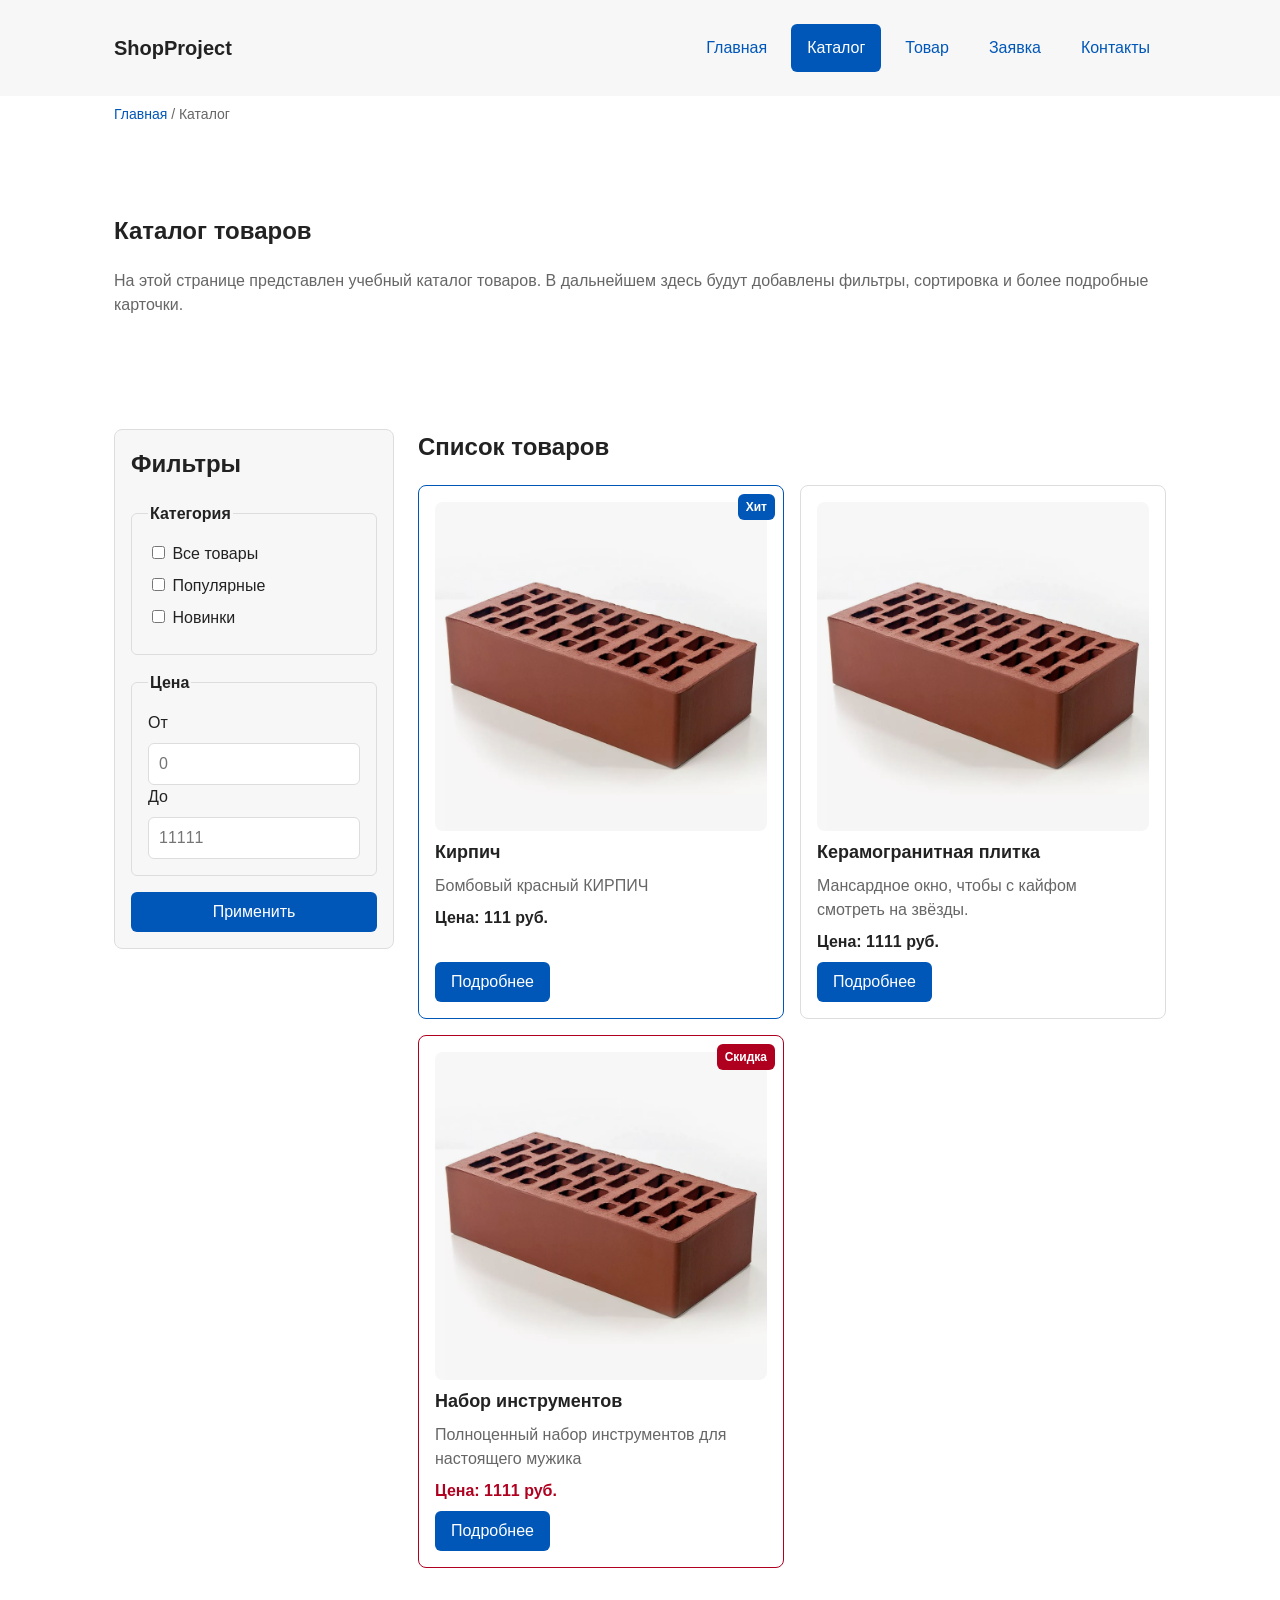
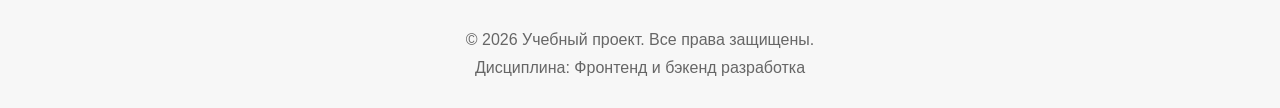
==== catalog.html @ 9baa1205 "Перенос основы магазина из КР №3" ====
<!DOCTYPE html>
<html lang="ru">
<head>
  <meta charset="UTF-8">
  <meta name="viewport" content="width=device-width, initial-scale=1.0">
  <meta name="description" content="Каталог товаров учебного интернет-магазина.">
  <title>Каталог товаров — Учебный интернет-магазин</title>
  <link rel="stylesheet" href="css/style.css">
  <link rel="stylesheet" href="css/responsive.css">
</head>
<body>
  <a class="skip-link" href="#main">Перейти к основному содержимому</a>

  <header class="site-header">
    <div class="site-header__inner">
      <a class="site-header__logo" href="index.html">ShopProject</a>
      <nav class="site-nav" aria-label="Основная навигация">
        <ul class="site-nav__list">
          <li class="site-nav__item"><a class="site-nav__link" href="index.html">Главная</a></li>
          <li class="site-nav__item"><a class="site-nav__link site-nav__link--active" href="catalog.html">Каталог</a></li>
          <li class="site-nav__item"><a class="site-nav__link" href="product.html">Товар</a></li>
          <li class="site-nav__item"><a class="site-nav__link" href="order.html">Заявка</a></li>
          <li class="site-nav__item"><a class="site-nav__link" href="contacts.html">Контакты</a></li>
        </ul>
      </nav>
    </div>
  </header>

  <main id="main" class="main">
    <nav class="breadcrumbs" aria-label="Хлебные крошки">
      <a class="breadcrumbs__link" href="index.html">Главная</a>
      <span class="breadcrumbs__current">Каталог</span>
    </nav>

    <section class="section">
      <h1 class="section__title">Каталог товаров</h1>
      <p class="section__text">
        На этой странице представлен учебный каталог товаров.
        В дальнейшем здесь будут добавлены фильтры, сортировка и более
        подробные карточки.
      </p>
    </section>

    <section class="catalog-layout">
      <aside class="catalog-filters">
        <h2 class="catalog-filters__title">Фильтры</h2>

        <form class="filters-form" action="#" method="get">
          <fieldset class="filters-form__group">
            <legend class="filters-form__legend">Категория</legend>

            <label class="filters-form__label">
              <input type="checkbox" name="category" value="all"> Все товары
            </label>
            <label class="filters-form__label">
              <input type="checkbox" name="category" value="popular"> Популярные
            </label>
            <label class="filters-form__label">
              <input type="checkbox" name="category" value="new"> Новинки
            </label>
          </fieldset>

          <fieldset class="filters-form__group">
            <legend class="filters-form__legend">Цена</legend>
            <label class="filters-form__label" for="price-from">От</label>
            <input class="filters-form__input" id="price-from" name="price-from" type="number" min="0" placeholder="0">
            <label class="filters-form__label" for="price-to">До</label>
            <input class="filters-form__input" id="price-to" name="price-to" type="number" min="0" placeholder="11111">
          </fieldset>

          <button class="button button--primary" type="submit">Применить</button>
        </form>
      </aside>

      <section class="catalog-products">
        <h2 class="section__title">Список товаров</h2>

        <div class="products-grid">
          <article class="product-card product-card--featured">
            <span class="product-card__badge">Хит</span>
            <img src="img/tovar1.png" srcset="img/tovar1.png 480w,
          img/tovar1.png 640w,
          img/tovar1.png 960w" sizes="(max-width: 639px) 100vw,
         (max-width: 1023px) 50vw,
         33vw" alt="Товар 1" width="640" height="480" loading="lazy" class="product-card__image">
            <h3 class="product-card__title">Кирпич</h3>
            <p class="product-card__description">Бомбовый красный КИРПИЧ</p>
            <p class="product-card__price">Цена: 111 руб.</p>
            <a class="button button--primary product-card__button" href="product.html">Подробнее</a>
          </article>

          <article class="product-card">
            <img src="img/tovar2.png" srcset="img/tovar1.png 480w,
          img/tovar2.png 640w,
          img/tovar2.png 960w" sizes="(max-width: 639px) 100vw,
         (max-width: 1023px) 50vw,
         33vw" alt="Товар 2" width="640" height="480" loading="lazy" class="product-card__image">
            <h3 class="product-card__title">Керамогранитная плитка</h3>
            <p class="product-card__description">Мансардное окно, чтобы с кайфом смотреть на звёзды.</p>
            <p class="product-card__price">Цена: 1111 руб.</p>
            <a class="button button--primary product-card__button" href="product.html">Подробнее</a>
          </article>

          <article class="product-card product-card--discount">
            <span class="product-card__badge product-card__badge--sale">Скидка</span>
            <img src="img/tovar3.jpg" srcset="img/tovar1.png 480w,
          img/tovar3.jpg 640w,
          img/tovar3.jpg 960w" sizes="(max-width: 639px) 100vw,
         (max-width: 1023px) 50vw,
         33vw" alt="Товар 3" width="640" height="480" loading="lazy" class="product-card__image">
            <h3 class="product-card__title">Набор инструментов</h3>
            <p class="product-card__description">Полноценный набор инструментов для настоящего мужика</p>
            <p class="product-card__price">Цена: 1111 руб.</p>
            <a class="button button--primary product-card__button" href="product.html">Подробнее</a>
          </article>
        </div>
      </section>
    </section>
  </main>

  <footer class="site-footer">
    <p class="site-footer__text">&copy; 2026 Учебный проект. Все права защищены.</p>
    <p class="site-footer__text">Дисциплина: Фронтенд и бэкенд разработка</p>
  </footer>

  <button class="to-top" id="to-top" type="button" aria-label="Наверх">↑</button>

</body>
</html>
---- css/style.css ----
/* =========================================================
   1. Переменные проекта
   ========================================================= */
:root {
  --color-bg: #ffffff;
  --color-text: #222222;
  --color-muted: #666666;
  --color-primary: #0057b8;
  --color-primary-dark: #003f86;
  --color-border: #dddddd;
  --color-surface: #f7f7f7;
  --color-surface-accent: #eef5ff;
  --color-danger: #b00020;
  --color-success: #168a2f;
  --color-success-bg: #eefaf0;
  --color-white: #ffffff;

  --space-xs: 4px;
  --space-sm: 8px;
  --space-md: 16px;
  --space-lg: 24px;
  --space-xl: 32px;

  --radius-sm: 6px;
  --radius-md: 8px;
  --radius-lg: 12px;

  --container-width: 1100px;
}

/* =========================================================
   2. Базовые стили
   ========================================================= */
*,
*::before,
*::after {
  box-sizing: border-box;
}

html {
  scroll-behavior: smooth;
}

body {
  margin: 0;
  font-family: Arial, sans-serif;
  line-height: 1.5;
  color: var(--color-text);
  background-color: var(--color-bg);
}

a {
  color: var(--color-primary);
  text-decoration: none;
}

a:hover {
  color: var(--color-primary-dark);
}

a:focus-visible,
button:focus-visible,
input:focus-visible,
select:focus-visible,
textarea:focus-visible {
  outline: 2px solid var(--color-primary);
  outline-offset: 3px;
}

/* =========================================================
   3. Шапка сайта (sticky)
   ========================================================= */
.site-header {
  position: sticky;
  top: 0;
  z-index: 50;
  background-color: var(--color-surface);
}

.site-header__inner {
  max-width: var(--container-width);
  margin: 0 auto;
  padding: var(--space-lg);
  display: flex;
  flex-wrap: wrap;
  justify-content: space-between;
  align-items: center;
  gap: var(--space-md);
}

.site-header__logo {
  font-weight: 700;
  font-size: 20px;
  color: var(--color-text);
  text-decoration: none;
}

/* =========================================================
   4. Навигация
   ========================================================= */
.site-nav__list {
  display: flex;
  flex-wrap: wrap;
  align-items: center;
  gap: var(--space-sm);
  padding: 0;
  margin: 0;
  list-style: none;
}

.site-nav__item {
  display: inline-block;
}

.site-nav__link {
  display: inline-block;
  padding: var(--space-sm) var(--space-md);
  color: var(--color-primary);
  text-decoration: none;
  border-radius: var(--radius-sm);
  transition: background-color 0.2s ease, color 0.2s ease;
}

.site-nav__link:hover {
  color: var(--color-white);
  background-color: var(--color-primary);
}

.site-nav__link--active {
  color: var(--color-white);
  background-color: var(--color-primary);
}

/* =========================================================
   5. Универсальные блоки
   ========================================================= */
.section {
  max-width: var(--container-width);
  margin: 0 auto var(--space-xl);
  padding: 0 var(--space-lg);
}

.section__title {
  margin-top: 0;
  font-size: 24px;
}

.section__text {
  color: var(--color-muted);
}

.hero {
  max-width: var(--container-width);
  margin: 0 auto var(--space-xl);
  padding: var(--space-xl) var(--space-lg);
  background-color: var(--color-surface-accent);
  border-radius: var(--radius-lg);
}

.hero__title {
  margin-top: 0;
}

.hero__text {
  color: var(--color-muted);
}

.aside-info {
  max-width: var(--container-width);
  margin: 0 auto var(--space-xl);
  padding: var(--space-md);
  border-left: 4px solid var(--color-primary);
  background-color: var(--color-surface);
  border-radius: var(--radius-sm);
}

.aside-info__title {
  margin-top: 0;
}

.aside-info__text {
  color: var(--color-muted);
  margin-bottom: 0;
}

.advantages-list {
  padding-left: var(--space-lg);
}

.advantages-list__item {
  margin-bottom: var(--space-xs);
}

/* =========================================================
   6. Сетка товаров
   ========================================================= */
.products-grid {
  display: grid;
  grid-template-columns: repeat(3, 1fr);
  gap: var(--space-lg);
}

/* =========================================================
   7. Карточка товара
   ========================================================= */
.product-card {
  position: relative;
  display: flex;
  flex-direction: column;
  gap: var(--space-sm);
  padding: var(--space-md);
  border: 1px solid var(--color-border);
  border-radius: var(--radius-md);
  background-color: var(--color-bg);
  transition: border-color 0.2s ease;
}

.product-card:hover {
  border-color: var(--color-primary);
}

.product-card--featured {
  border-color: var(--color-primary);
}

.product-card--discount {
  border-color: var(--color-danger);
}

.product-card__image {
  width: 100%;
  height: 200px;
  object-fit: cover;
  border-radius: var(--radius-sm);
  display: block;
}

.product-card__title {
  margin: 0;
  color: var(--color-text);
  font-size: 18px;
}

.product-card__description {
  margin: 0;
  color: var(--color-muted);
}

.product-card__price {
  margin: 0;
  font-weight: 700;
}

.product-card--discount .product-card__price {
  color: var(--color-danger);
}

.product-card__button {
  margin-top: auto;
  align-self: flex-start;
}

.product-card__badge {
  position: absolute;
  top: var(--space-sm);
  right: var(--space-sm);
  z-index: 2;
  padding: 4px 8px;
  font-size: 12px;
  font-weight: 700;
  color: var(--color-white);
  background-color: var(--color-primary);
  border-radius: var(--radius-sm);
}

.product-card__badge--sale {
  background-color: var(--color-danger);
}

/* =========================================================
   8. Хлебные крошки
   ========================================================= */
.breadcrumbs {
  max-width: var(--container-width);
  margin: 0 auto var(--space-md);
  padding: var(--space-sm) var(--space-lg);
  font-size: 14px;
  color: var(--color-muted);
}

.breadcrumbs__link {
  color: var(--color-primary);
}

.breadcrumbs__current::before {
  content: " / ";
  color: var(--color-muted);
}

/* =========================================================
   9. Кнопки
   ========================================================= */
.button {
  display: inline-block;
  padding: var(--space-sm) var(--space-md);
  font: inherit;
  color: var(--color-white);
  background-color: var(--color-primary);
  border: none;
  border-radius: var(--radius-sm);
  text-decoration: none;
  cursor: pointer;
  transition: background-color 0.2s ease, color 0.2s ease;
}

.button--primary {
  color: var(--color-white);
  background-color: var(--color-primary);
}

.button--primary:hover {
  background-color: var(--color-primary-dark);
}

.button--secondary {
  color: var(--color-primary);
  background-color: transparent;
  border: 1px solid var(--color-primary);
}

.button--secondary:hover {
  color: var(--color-white);
  background-color: var(--color-primary);
}

.button:disabled,
.button--disabled {
  opacity: 0.6;
  cursor: not-allowed;
}

/* =========================================================
   10. Форма заявки
   ========================================================= */
.order-form {
  display: block;
}

.order-form--page {
  max-width: 600px;
}

.order-form__field {
  margin-bottom: var(--space-md);
}

.order-form__field--checkbox {
  margin-bottom: var(--space-md);
}

.order-form__label {
  display: block;
  margin-bottom: var(--space-xs);
  font-weight: 600;
}

.order-form__label--checkbox {
  display: flex;
  align-items: center;
  gap: var(--space-sm);
  font-weight: 400;
}

.order-form__input,
.order-form__select,
.order-form__textarea {
  width: 100%;
  padding: 10px 12px;
  font: inherit;
  color: var(--color-text);
  background-color: var(--color-bg);
  border: 1px solid var(--color-border);
  border-radius: var(--radius-sm);
}

.order-form__input:hover,
.order-form__select:hover,
.order-form__textarea:hover {
  border-color: var(--color-primary);
}

.order-form__checkbox {
  width: auto;
  margin: 0;
}

.order-form__hint {
  display: block;
  margin-top: var(--space-xs);
  color: var(--color-muted);
  font-size: 12px;
}

.order-form__actions {
  display: flex;
  gap: var(--space-md);
  margin-top: var(--space-lg);
}

[aria-invalid="true"] {
  border-color: var(--color-danger);
}

/* =========================================================
   11. Модальное окно
   ========================================================= */
.order-dialog {
  position: relative;
  z-index: 200;
  width: min(100% - 32px, 560px);
  padding: var(--space-lg);
  border: none;
  border-radius: var(--radius-lg);
  background-color: var(--color-bg);
}

.order-dialog::backdrop {
  background-color: rgba(0, 0, 0, 0.5);
}

.order-dialog__title {
  margin-top: 0;
}

/* =========================================================
   12. Сообщение об успехе
   ========================================================= */
.success-message {
  max-width: var(--container-width);
  margin: var(--space-lg) auto;
  padding: var(--space-md);
  border-left: 4px solid var(--color-success);
  background-color: var(--color-success-bg);
}

/* =========================================================
   13. Каталог
   ========================================================= */
.catalog-layout {
  max-width: var(--container-width);
  margin: 0 auto var(--space-xl);
  padding: 0 var(--space-lg);
  display: grid;
  grid-template-columns: 260px 1fr;
  grid-template-areas: "filters products";
  gap: var(--space-lg);
}

.catalog-filters {
  grid-area: filters;
  align-self: start;
  position: sticky;
  top: 100px;
  z-index: 10;
  padding: var(--space-md);
  border: 1px solid var(--color-border);
  border-radius: var(--radius-md);
  background-color: var(--color-surface);
}

.catalog-filters__title {
  margin-top: 0;
}

.catalog-products {
  grid-area: products;
}

.filters-form {
  display: grid;
  gap: var(--space-md);
}

.filters-form__group {
  margin: 0;
  padding: var(--space-md);
  border: 1px solid var(--color-border);
  border-radius: var(--radius-sm);
}

.filters-form__legend {
  font-weight: 700;
}

.filters-form__label {
  display: block;
  margin-bottom: var(--space-sm);
}

.filters-form__input {
  width: 100%;
  padding: 8px 10px;
  font: inherit;
  border: 1px solid var(--color-border);
  border-radius: var(--radius-sm);
}

/* =========================================================
   14. Таблица характеристик
   ========================================================= */
.product-table {
  width: 100%;
  border-collapse: collapse;
  margin-top: var(--space-md);
  background-color: var(--color-bg);
}

.product-table__caption {
  caption-side: top;
  text-align: left;
  font-weight: 700;
  margin-bottom: var(--space-sm);
  color: var(--color-muted);
}

.product-table__th,
.product-table__td {
  padding: var(--space-sm) var(--space-md);
  border: 1px solid var(--color-border);
  text-align: left;
}

.product-table__th {
  background-color: var(--color-surface);
  font-weight: 700;
}

.product-table__row:nth-child(even) {
  background-color: var(--color-surface);
}

/* =========================================================
   15. Страница товара
   ========================================================= */
.product-detail {
  max-width: var(--container-width);
  margin: 0 auto var(--space-xl);
  padding: 0 var(--space-lg);
  display: grid;
  grid-template-columns: 1fr 1fr;
  gap: var(--space-xl);
  align-items: start;
}

.product-detail__media {
  position: relative;
}

.product-detail__image {
  width: 100%;
  height: auto;
  border-radius: var(--radius-md);
  display: block;
}

.product-detail__title {
  margin-top: 0;
}

.product-detail__description {
  color: var(--color-muted);
}

.product-detail__price {
  font-size: 22px;
  font-weight: 700;
}

.product-detail__actions {
  display: flex;
  gap: var(--space-md);
  margin-top: var(--space-lg);
}

/* =========================================================
   16. Контакты
   ========================================================= */
.contacts-list {
  padding-left: var(--space-lg);
}

.contacts-list__item {
  margin-bottom: var(--space-xs);
}

/* =========================================================
   17. Подвал
   ========================================================= */
.site-footer {
  padding: var(--space-lg);
  background-color: var(--color-surface);
  text-align: center;
}

.site-footer__text {
  margin: var(--space-xs) 0;
  color: var(--color-muted);
}

/* =========================================================
   18. Кнопка «Наверх» (fixed)
   ========================================================= */
.to-top {
  position: fixed;
  right: var(--space-lg);
  bottom: var(--space-lg);
  z-index: 150;
  width: 44px;
  height: 44px;
  padding: 0;
  font-size: 20px;
  line-height: 1;
  color: var(--color-white);
  background-color: var(--color-primary);
  border: none;
  border-radius: 50%;
  cursor: pointer;
  box-shadow: 0 2px 8px rgba(0, 0, 0, 0.2);
  display: none;
}

.to-top:hover {
  background-color: var(--color-primary-dark);
}

.to-top--visible {
  display: block;
}

/* =========================================================
   19. Якорные ссылки
   ========================================================= */
:target {
  outline: 2px dashed var(--color-primary);
  outline-offset: 4px;
}

/* =========================================================
   20. Адаптив
   ========================================================= */
@media (max-width: 900px) {
  .products-grid {
    grid-template-columns: repeat(2, 1fr);
  }

  .catalog-layout {
    grid-template-columns: 1fr;
    grid-template-areas: "filters" "products";
  }

  .catalog-filters {
    position: static;
  }

  .product-detail {
    grid-template-columns: 1fr;
  }
}

@media (max-width: 600px) {
  .products-grid {
    grid-template-columns: 1fr;
  }

  .site-header__inner {
    flex-direction: column;
    align-items: flex-start;
  }
}
---- css/responsive.css ----
/*
  Адаптивные стили для контрольной работы №3.
  Подход: Mobile First.
  Базовые стили рассчитаны на мобильный экран.
  Расширения добавляются через min-width медиазапросы.
*/

*, 
*::before, 
*::after {
  box-sizing: border-box;
}

html {
  scroll-behavior: smooth;
}

img, 
video {
  max-width: 100%;
  height: auto;
}

body {
  overflow-x: hidden;
}

.container,
.main,
.section {
  width: min(100% - 32px, 1200px);
  margin-inline: auto;
}

.section {
  padding-block: clamp(24px, 5vw, 64px);
}

.site-nav__list {
  display: flex;
  flex-direction: column;
  gap: var(--space-sm, 8px);
  padding: 0;
  margin: 0;
  list-style: none;
}

.site-nav__link {
  display: block;
  padding: 12px 16px;
}

.site-header {
  position: static;
}

@media (min-width: 768px) {
  .site-nav__list {
    flex-direction: row;
    flex-wrap: wrap;
    align-items: center;
  }
}

@media (min-width: 768px) {
  .site-header {
    position: sticky;
    top: 0;
    z-index: 100;
  }
}

/*
.products-grid {
  display: grid;
  grid-template-columns: 1fr;
  gap: var(--space-md, 16px);
}
*/

/* Универсальная умная сетка для всех страниц */
.products-grid {
  display: grid;
  grid-template-columns: repeat(auto-fill, minmax(260px, 1fr));
  gap: var(--space-md, 16px);
  width: 100%;
}

.product-card {
  min-width: 0;
}

.product-card__title,
.product-card__description {
  overflow-wrap: anywhere;
}

@media (min-width: 640px) {
  .products-grid {
    grid-template-columns: repeat(2, minmax(0, 1fr));
  }
}

@media (min-width: 1024px) {
  .products-grid {
    grid-template-columns: repeat(3, minmax(0, 1fr));
  }
}

@media (min-width: 1280px) {
  .products-grid {
    grid-template-columns: repeat(4, minmax(0, 1fr));
  }
}

.hero {
  display: grid;
  gap: var(--space-lg, 24px);
  align-items: center;
}

.hero__content {
  display: grid;
  gap: var(--space-md, 16px);
}

.hero__title {
  font-size: clamp(28px, 7vw, 56px);
  line-height: 1.1;
}

.hero__image {
  width: 100%;
  max-width: 520px;
  margin-inline: auto;
}

/*
@media (min-width: 900px) {
  .hero {
    grid-template-columns: minmax(0, 1fr) minmax(320px, 520px);
  }
}
*/

.catalog-layout {
  display: grid;
  gap: var(--space-lg, 24px);
}

.catalog-filters {
  order: -1;
}

@media (min-width: 1024px) {
  .catalog-layout {
    grid-template-columns: 280px minmax(0, 1fr);
    align-items: start;
  }

  .catalog-filters {
    position: sticky;
    top: 88px;
    order: initial;
  }
}

.product-card__image {
  display: block;
  width: 100%;
  height: auto; 
  object-fit: cover; 
  border-radius: var(--radius-md, 8px);
}

/*
.product-card__image {
  display: block;
  width: 100%;
  aspect-ratio: 4 / 3;
  object-fit: cover;
  border-radius: var(--radius-md, 8px);
}
*/

.order-form {
  display: grid;
  gap: var(--space-md, 16px);
}

.order-form__field {
  display: grid;
  gap: var(--space-xs, 8px);
}

.order-form__input,
.order-form__textarea,
.order-form__select {
  width: 100%;
  min-height: 44px;
  padding: 10px 12px;
  font: inherit;
}

.order-form__textarea {
  min-height: 120px;
  resize: vertical;
}

@media (min-width: 768px) {
  .order-form {
    grid-template-columns: repeat(2, minmax(0, 1fr));
  }

  .order-form__field:has(.order-form__textarea),
  .order-form__field--checkbox,
  .order-form__actions {
    grid-column: 1 / -1;
  }
}

.table-wrapper {
  width: 100%;
  overflow-x: auto;
  -webkit-overflow-scrolling: touch;
}

.product-table {
  width: 100%;
  min-width: 640px;
  border-collapse: collapse;
}

.product-table th,
.product-table td {
  padding: 12px;
  border: 1px solid var(--color-border, #ddd);
  text-align: left;
}

.order-dialog {
  width: min(100% - 32px, 560px);
  max-height: calc(100vh - 32px);
  overflow: auto;
}

.order-dialog::backdrop {
  background: rgb(0 0 0 / 0.5);
}

.back-to-top {
  position: fixed;
  right: 16px;
  bottom: 16px;
  z-index: 90;
}

@media (min-width: 768px) {
  .back-to-top {
    right: 32px;
    bottom: 32px;
  }
}

/* Делаем кнопку в Hero-блоке компактной */
.hero .button {
  justify-self: start; 
  width: auto;         
  display: inline-block; 
  padding: 12px 24px;  
}

/* Растягиваем секцию с товарами на всю ширину */
#popular {
  width: 100%;
}

/* Убеждаемся, что сетка занимает всё доступное место */
.products-grid {
  width: 100%;
  /* На широких экранах оставляем 3 колонки, чтобы они были крупными */
  grid-template-columns: repeat(auto-fit, minmax(280px, 1fr)); 
}

.skip-link {
  position: absolute;
  left: 16px;
  top: -100px;
  z-index: 1000;
  padding: 8px 12px;
  color: #ffffff;
  background-color: #111111;
  border-radius: 6px;
  text-decoration: none;
}

.skip-link:focus,
.skip-link:focus-visible {
  top: 16px;
}

:focus-visible {
  outline: 3px solid var(--color-primary, #0057b8);
  outline-offset: 3px;
}

.site-nav__link:focus-visible,
.button:focus-visible,
.order-form__input:focus-visible,
.order-form__textarea:focus-visible,
.order-form__select:focus-visible {
  outline: 3px solid var(--color-primary, #0057b8);
  outline-offset: 3px;
}
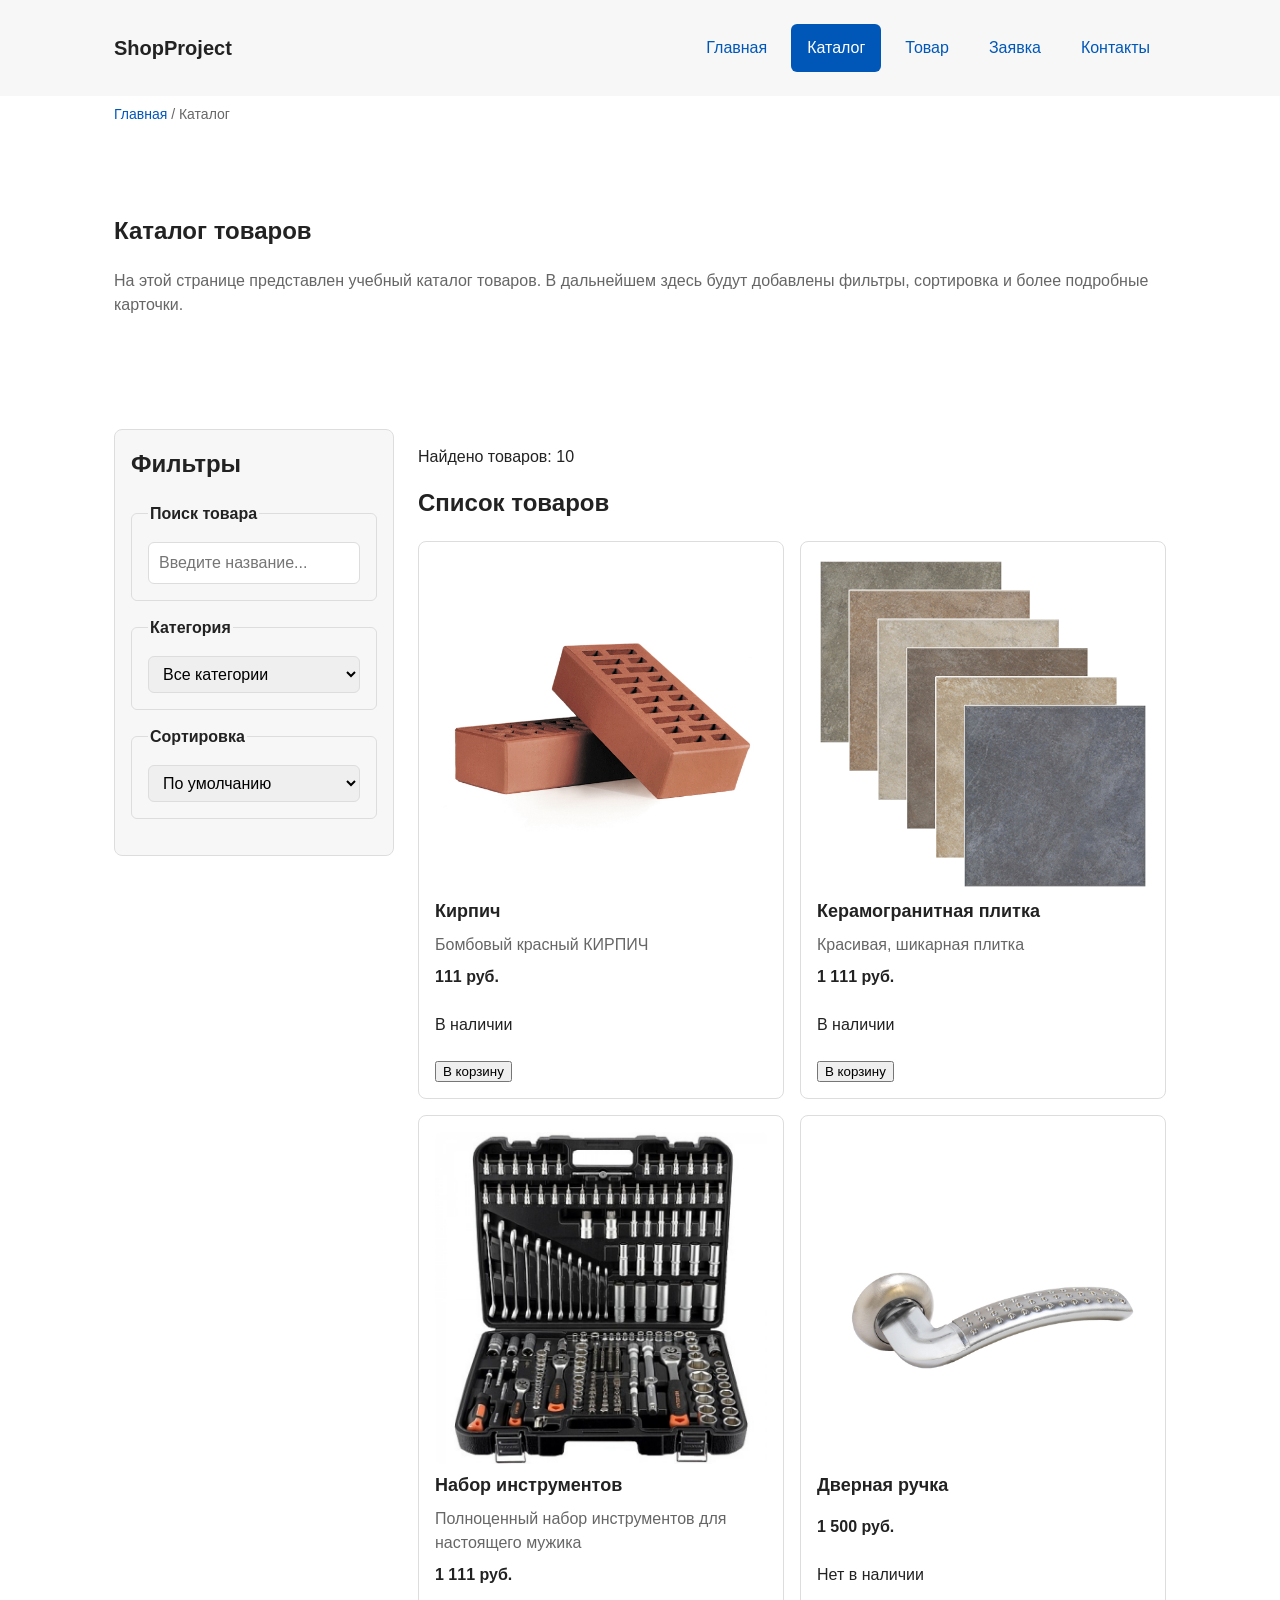
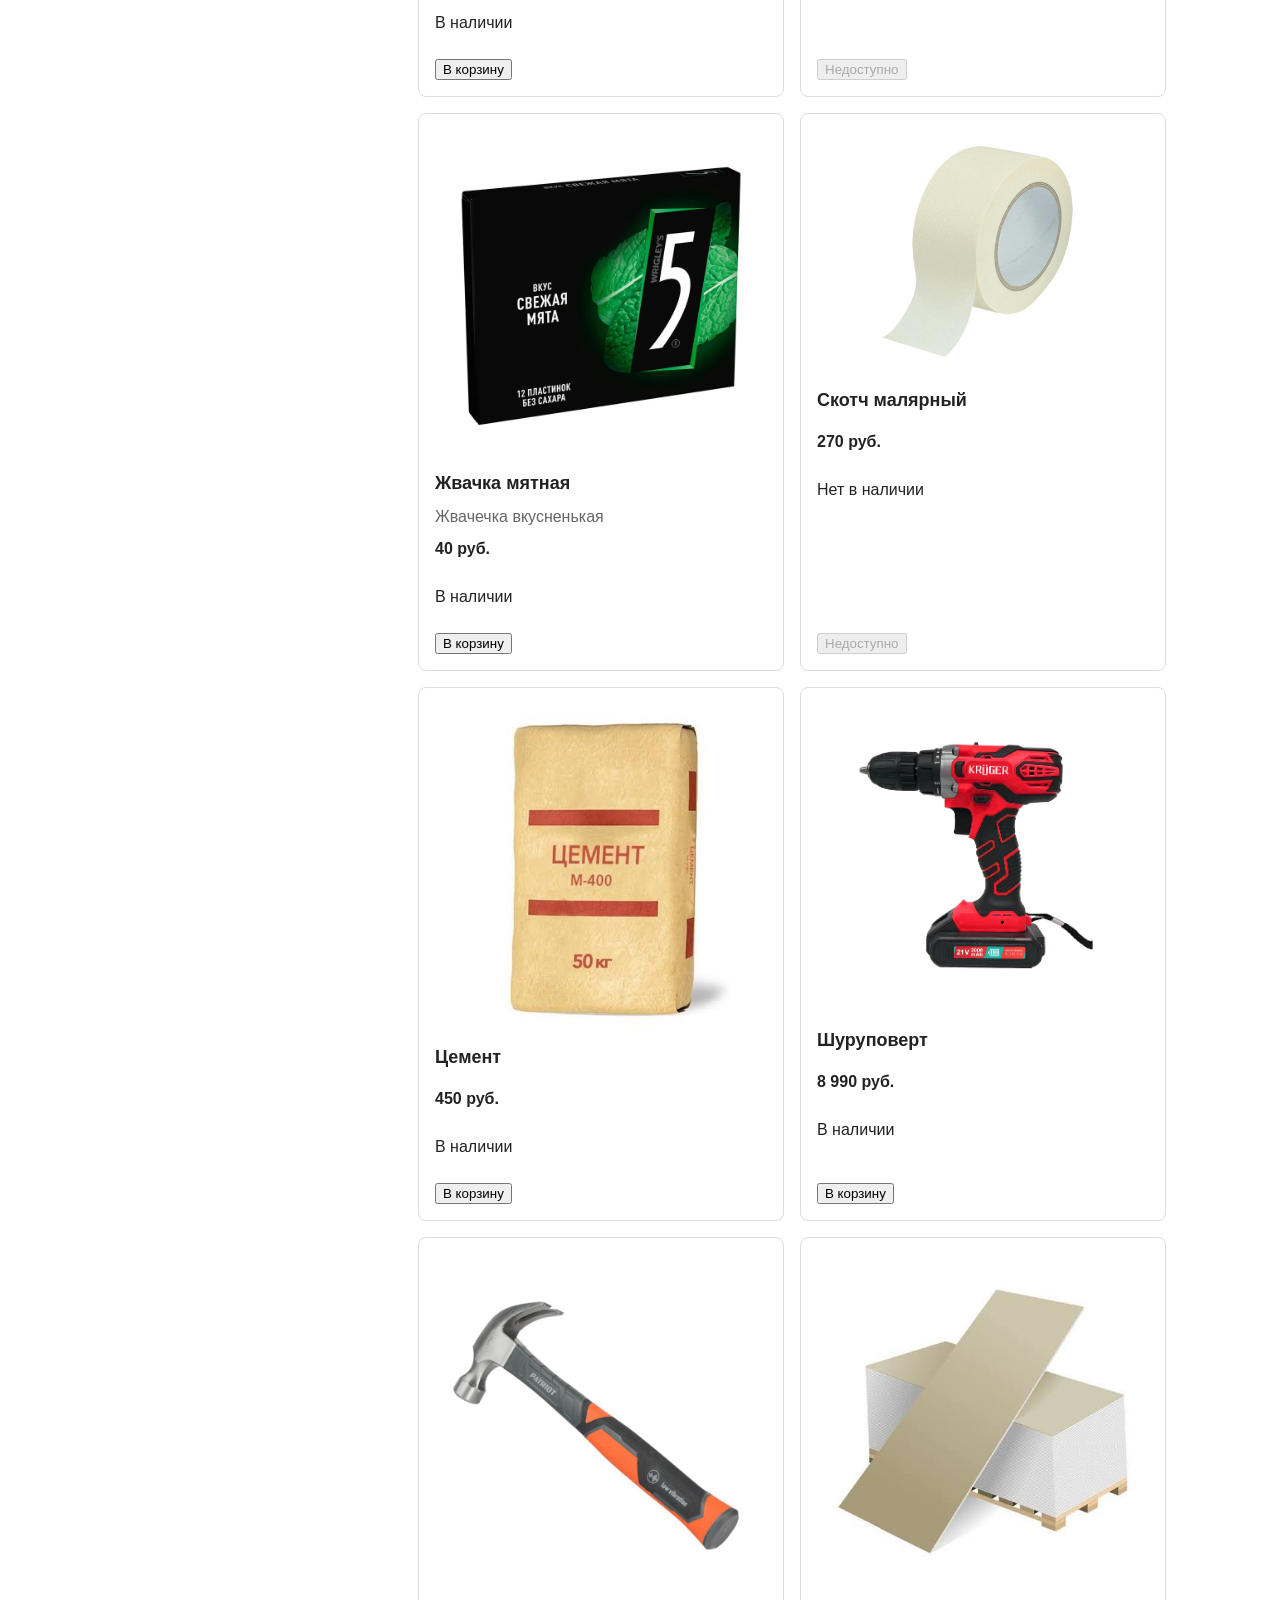
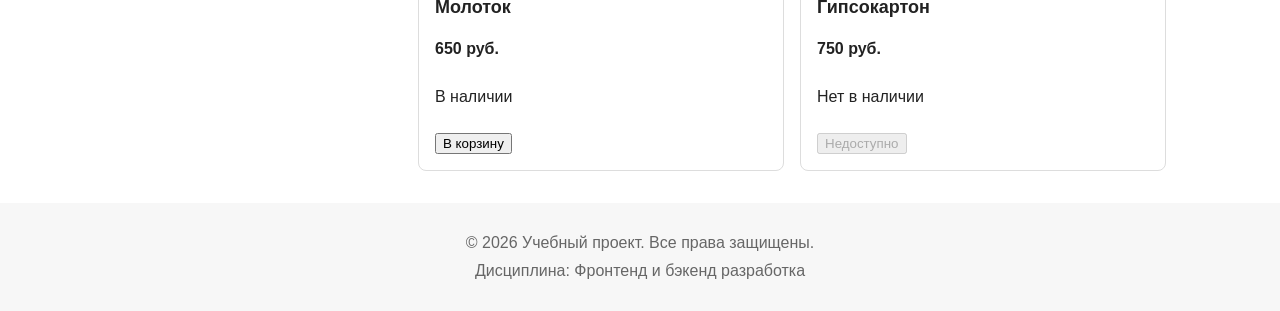
==== commit 2e64b2eb: "feat: add catalog DOM rendering and form validation" ====
--- a/catalog.html
+++ b/catalog.html
@@ -1,5 +1,6 @@
 <!DOCTYPE html>
 <html lang="ru">
+
 <head>
   <meta charset="UTF-8">
   <meta name="viewport" content="width=device-width, initial-scale=1.0">
@@ -8,6 +9,7 @@
   <link rel="stylesheet" href="css/style.css">
   <link rel="stylesheet" href="css/responsive.css">
 </head>
+
 <body>
   <a class="skip-link" href="#main">Перейти к основному содержимому</a>
 
@@ -17,7 +19,8 @@
       <nav class="site-nav" aria-label="Основная навигация">
         <ul class="site-nav__list">
           <li class="site-nav__item"><a class="site-nav__link" href="index.html">Главная</a></li>
-          <li class="site-nav__item"><a class="site-nav__link site-nav__link--active" href="catalog.html">Каталог</a></li>
+          <li class="site-nav__item"><a class="site-nav__link site-nav__link--active" href="catalog.html">Каталог</a>
+          </li>
           <li class="site-nav__item"><a class="site-nav__link" href="product.html">Товар</a></li>
           <li class="site-nav__item"><a class="site-nav__link" href="order.html">Заявка</a></li>
           <li class="site-nav__item"><a class="site-nav__link" href="contacts.html">Контакты</a></li>
@@ -42,79 +45,60 @@
     </section>
 
     <section class="catalog-layout">
+
       <aside class="catalog-filters">
         <h2 class="catalog-filters__title">Фильтры</h2>
 
-        <form class="filters-form" action="#" method="get">
+        <section class="catalog-controls" aria-label="Управление каталогом"
+          style="display: flex; flex-direction: column; gap: 15px; margin-bottom: 20px;">
+
+
+          <fieldset class="filters-form__group">
+            <legend class="filters-form__legend">Поиск товара</legend>
+            <input id="catalog-search" class="filters-form__input" style="width: 100%;" type="search"
+              placeholder="Введите название..." autocomplete="off">
+          </fieldset>
+
+
           <fieldset class="filters-form__group">
             <legend class="filters-form__legend">Категория</legend>
-
-            <label class="filters-form__label">
-              <input type="checkbox" name="category" value="all"> Все товары
-            </label>
-            <label class="filters-form__label">
-              <input type="checkbox" name="category" value="popular"> Популярные
-            </label>
-            <label class="filters-form__label">
-              <input type="checkbox" name="category" value="new"> Новинки
-            </label>
+            <select id="category-filter" class="filters-form__input" style="width: 100%;">
+              <option value="all">Все категории</option>
+              <option value="building">Стройматериалы</option>
+              <option value="tools">Инструменты</option>
+              <option value="food product">Продукты</option>
+            </select>
           </fieldset>
 
+
           <fieldset class="filters-form__group">
-            <legend class="filters-form__legend">Цена</legend>
-            <label class="filters-form__label" for="price-from">От</label>
-            <input class="filters-form__input" id="price-from" name="price-from" type="number" min="0" placeholder="0">
-            <label class="filters-form__label" for="price-to">До</label>
-            <input class="filters-form__input" id="price-to" name="price-to" type="number" min="0" placeholder="11111">
+            <legend class="filters-form__legend">Сортировка</legend>
+            <select id="sort-select" class="filters-form__input" style="width: 100%;">
+              <option value="default">По умолчанию</option>
+              <option value="price-asc">Сначала дешевле</option>
+              <option value="price-desc">Сначала дороже</option>
+              <option value="title-asc">По названию А-Я</option>
+            </select>
           </fieldset>
 
-          <button class="button button--primary" type="submit">Применить</button>
-        </form>
+        </section>
       </aside>
 
+
       <section class="catalog-products">
+
+
+        <p class="catalog-count" aria-live="polite"></p>
+        <p class="catalog-empty" hidden>По выбранным условиям товары не найдены.</p>
+
+        <!-- Твой заголовок и контейнер -->
         <h2 class="section__title">Список товаров</h2>
-
-        <div class="products-grid">
-          <article class="product-card product-card--featured">
-            <span class="product-card__badge">Хит</span>
-            <img src="img/tovar1.png" srcset="img/tovar1.png 480w,
-          img/tovar1.png 640w,
-          img/tovar1.png 960w" sizes="(max-width: 639px) 100vw,
-         (max-width: 1023px) 50vw,
-         33vw" alt="Товар 1" width="640" height="480" loading="lazy" class="product-card__image">
-            <h3 class="product-card__title">Кирпич</h3>
-            <p class="product-card__description">Бомбовый красный КИРПИЧ</p>
-            <p class="product-card__price">Цена: 111 руб.</p>
-            <a class="button button--primary product-card__button" href="product.html">Подробнее</a>
-          </article>
-
-          <article class="product-card">
-            <img src="img/tovar2.png" srcset="img/tovar1.png 480w,
-          img/tovar2.png 640w,
-          img/tovar2.png 960w" sizes="(max-width: 639px) 100vw,
-         (max-width: 1023px) 50vw,
-         33vw" alt="Товар 2" width="640" height="480" loading="lazy" class="product-card__image">
-            <h3 class="product-card__title">Керамогранитная плитка</h3>
-            <p class="product-card__description">Мансардное окно, чтобы с кайфом смотреть на звёзды.</p>
-            <p class="product-card__price">Цена: 1111 руб.</p>
-            <a class="button button--primary product-card__button" href="product.html">Подробнее</a>
-          </article>
-
-          <article class="product-card product-card--discount">
-            <span class="product-card__badge product-card__badge--sale">Скидка</span>
-            <img src="img/tovar3.jpg" srcset="img/tovar1.png 480w,
-          img/tovar3.jpg 640w,
-          img/tovar3.jpg 960w" sizes="(max-width: 639px) 100vw,
-         (max-width: 1023px) 50vw,
-         33vw" alt="Товар 3" width="640" height="480" loading="lazy" class="product-card__image">
-            <h3 class="product-card__title">Набор инструментов</h3>
-            <p class="product-card__description">Полноценный набор инструментов для настоящего мужика</p>
-            <p class="product-card__price">Цена: 1111 руб.</p>
-            <a class="button button--primary product-card__button" href="product.html">Подробнее</a>
-          </article>
+        <p id="cart-message" style="color: green; font-weight: bold; margin-bottom: 15px;"></p>
+        <div class="products-grid" data-products-container>
+          <!-- Сюда JS вставит карточки -->
         </div>
       </section>
+
     </section>
   </main>
 
@@ -125,5 +109,8 @@
 
   <button class="to-top" id="to-top" type="button" aria-label="Наверх">↑</button>
 
+  <script src="js/data.js" defer></script>
+  <script src="js/catalog.js" defer></script>
 </body>
+
 </html>
--- a/css/style.css
+++ b/css/style.css
@@ -678,3 +678,11 @@
   }
 }
 
+.product-output {
+  padding: 16px;
+  overflow-x: auto;
+  color: #f9fafb;
+  background-color: #111827;
+  border-radius: 8px;
+}
+
